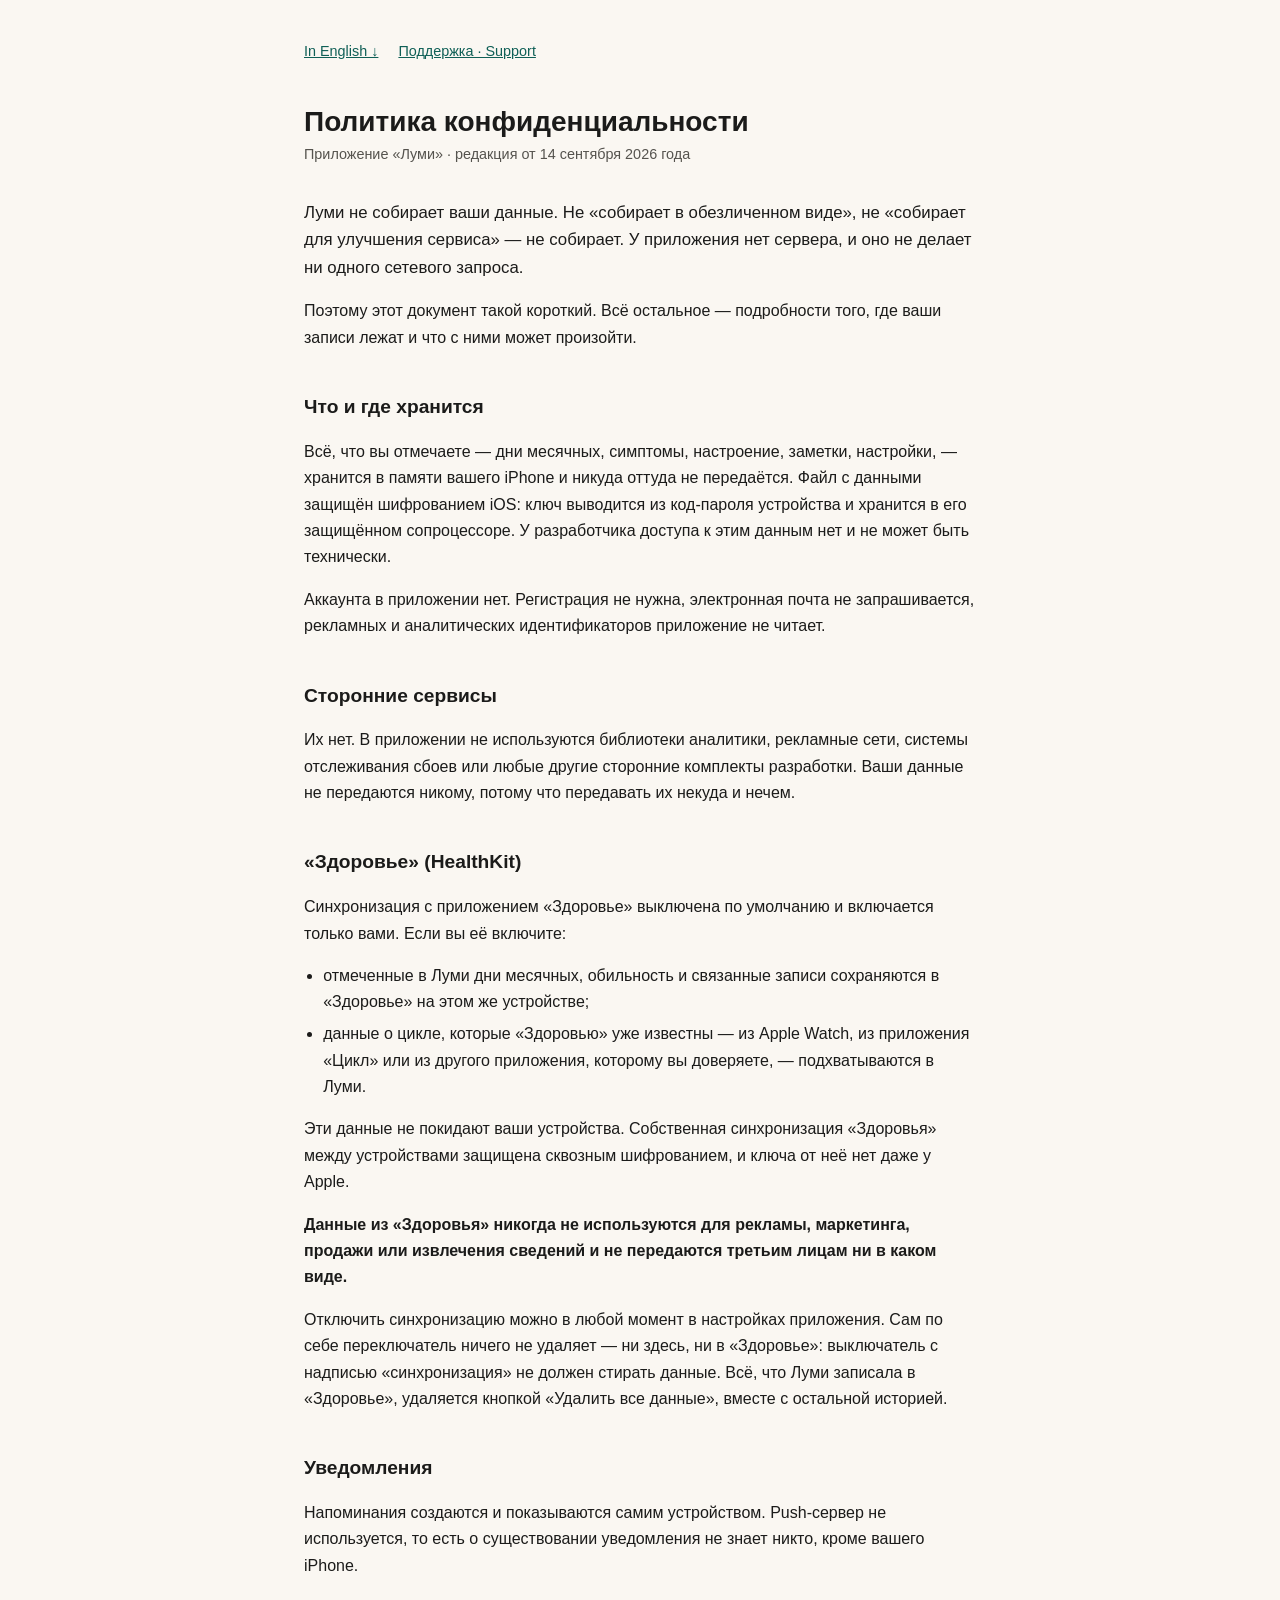
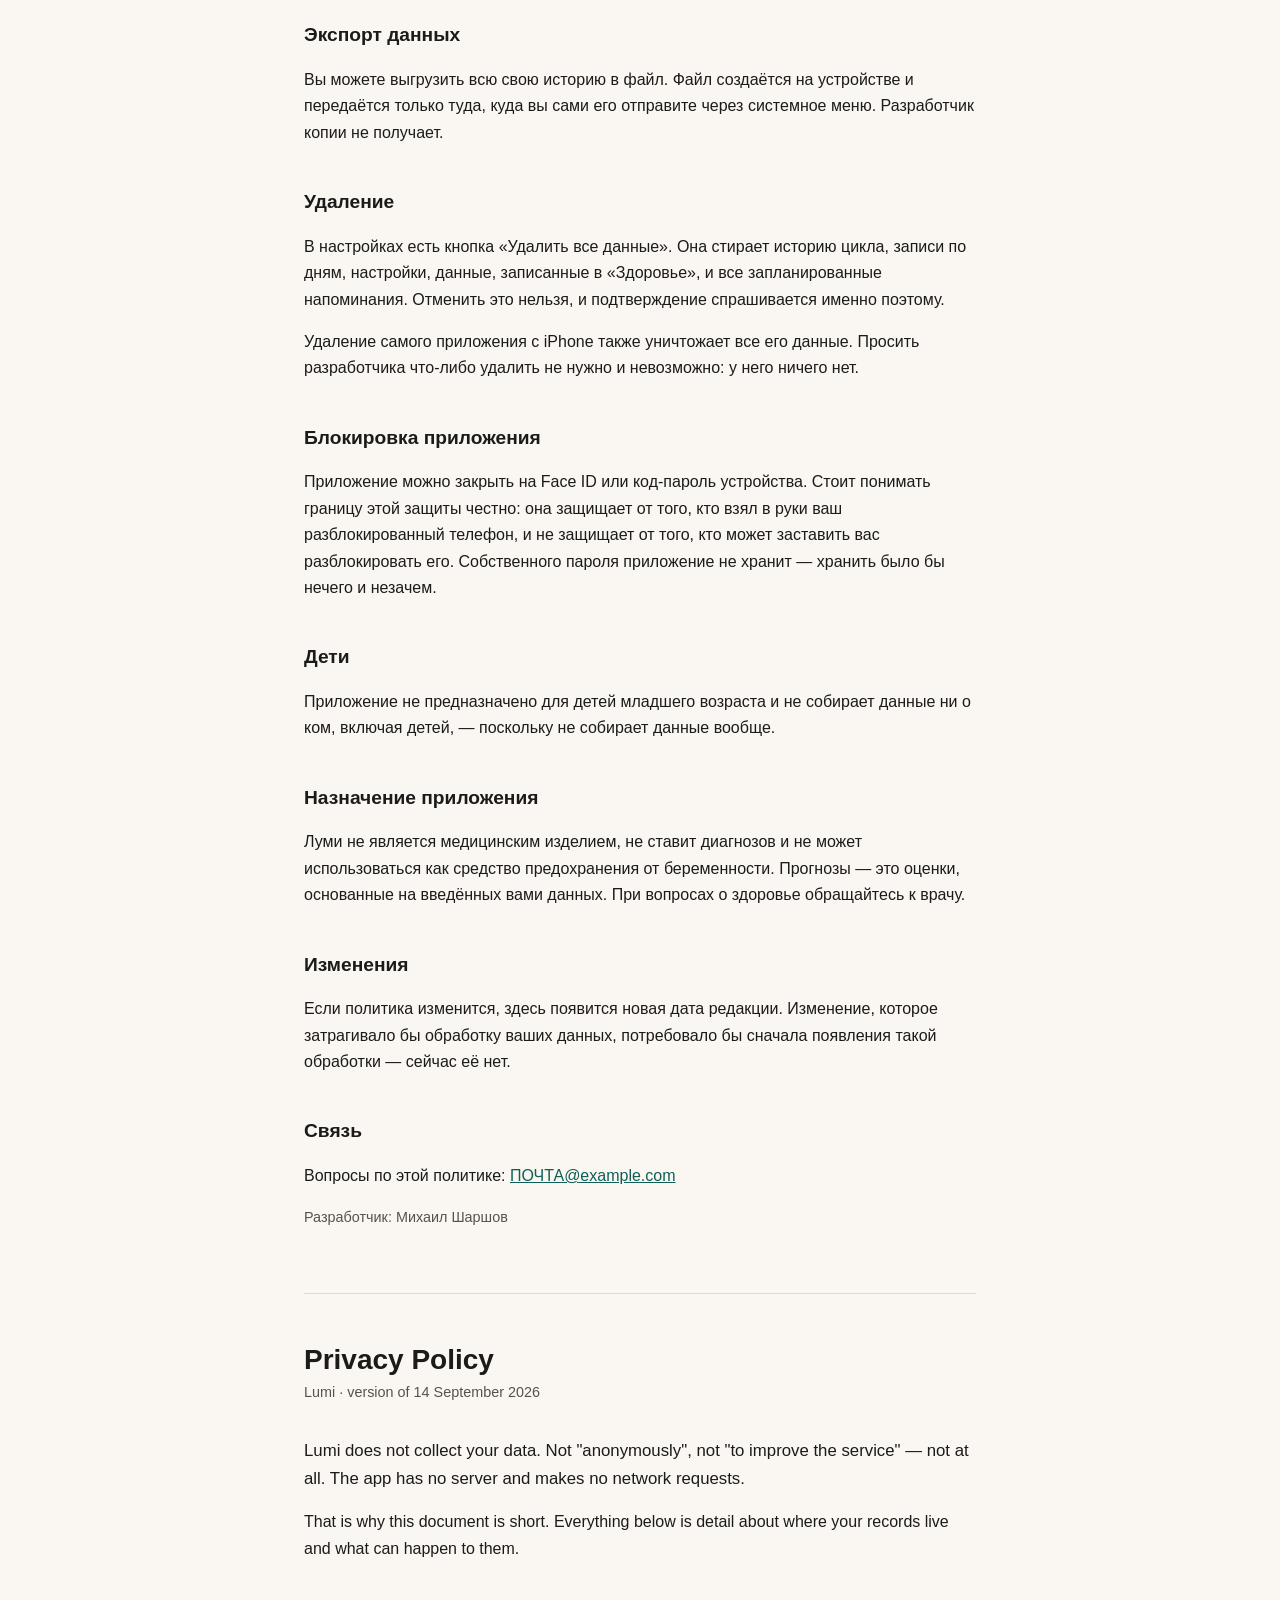
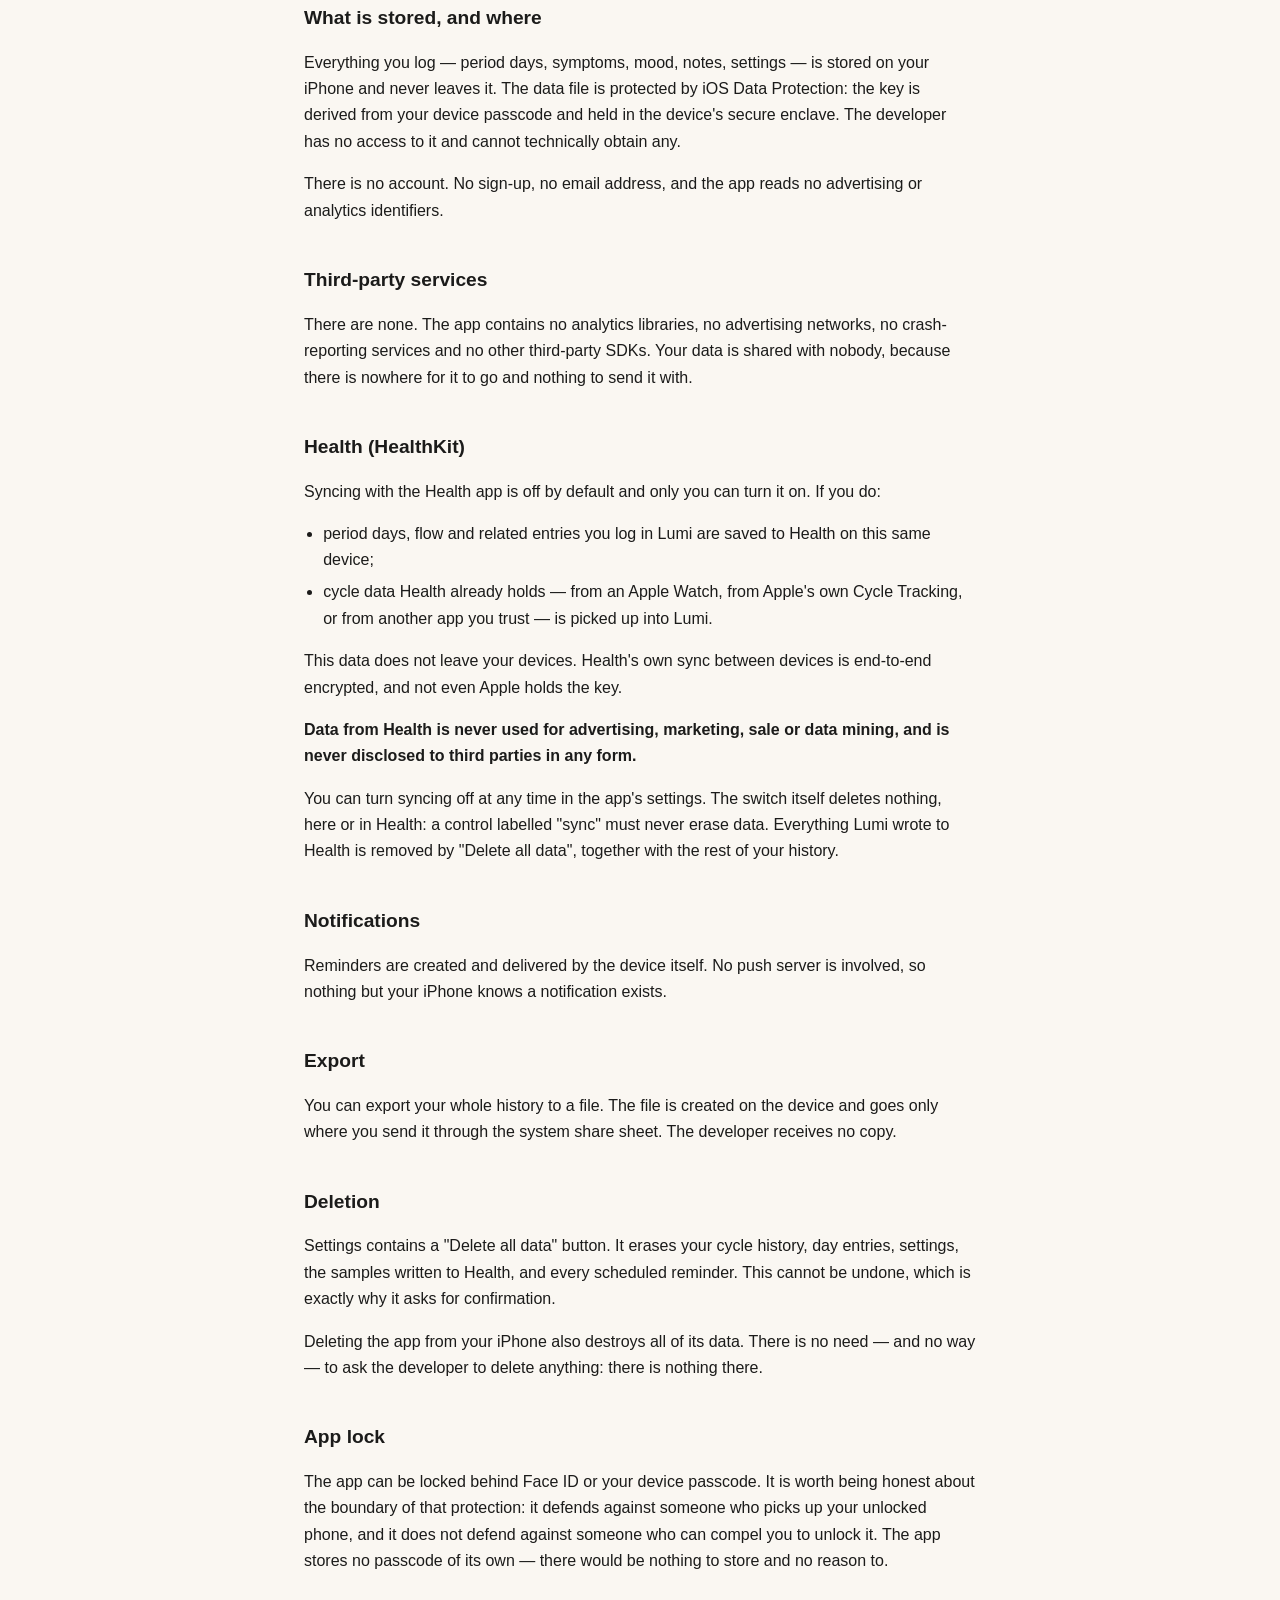
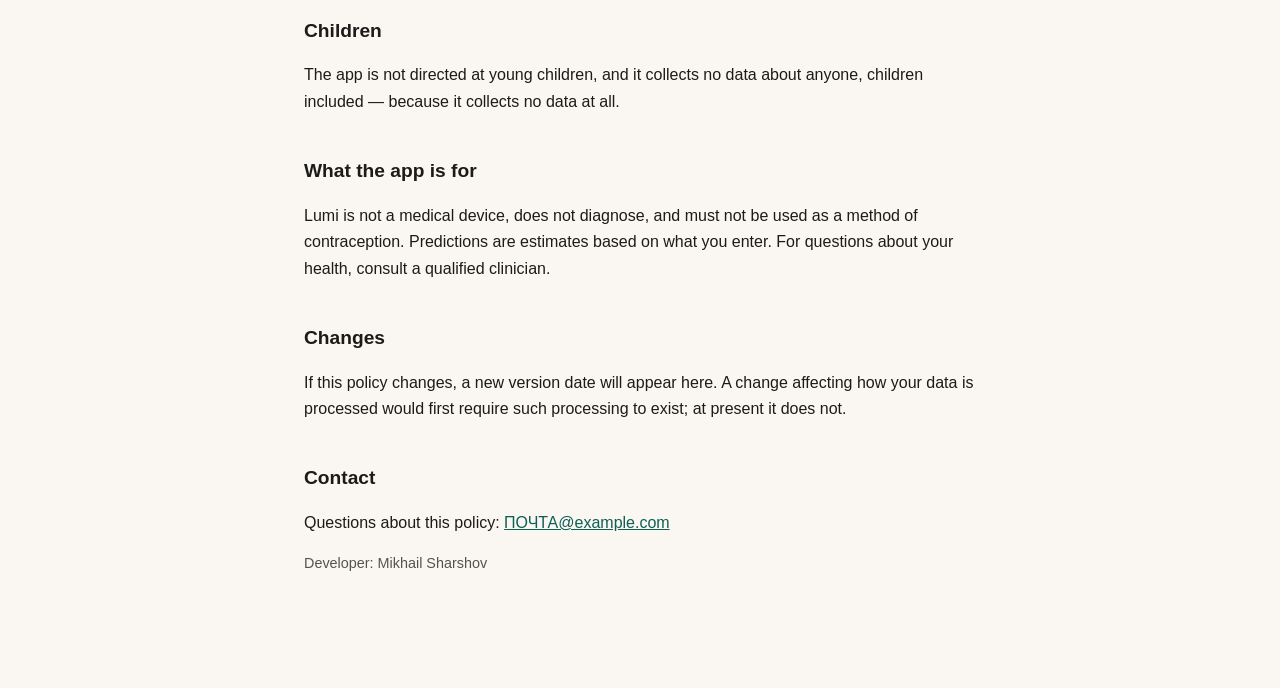
==== privacy.html @ fd47dca5 "Add the support page the submission also needs App Store Connect requires two public URLs, not one: " ====
<!doctype html>
<html lang="ru">
<head>
<meta charset="utf-8">
<meta name="viewport" content="width=device-width, initial-scale=1">
<title>Луми — политика конфиденциальности / Lumi — Privacy Policy</title>
<link rel="stylesheet" href="style.css">
</head>
<body>
<main>

<p class="switch"><a href="#en">In English ↓</a> <a href="index.html">Поддержка · Support</a></p>

<h1>Политика конфиденциальности</h1>
<p class="meta">Приложение «Луми» · редакция от 14 сентября 2026 года</p>

<p class="lead">Луми не собирает ваши данные. Не «собирает в обезличенном виде», не «собирает
для улучшения сервиса» — не собирает. У приложения нет сервера, и оно не делает ни одного
сетевого запроса.</p>

<p>Поэтому этот документ такой короткий. Всё остальное — подробности того, где ваши записи
лежат и что с ними может произойти.</p>

<h2>Что и где хранится</h2>

<p>Всё, что вы отмечаете — дни месячных, симптомы, настроение, заметки, настройки, — хранится
в памяти вашего iPhone и никуда оттуда не передаётся. Файл с данными защищён шифрованием
iOS: ключ выводится из код-пароля устройства и хранится в его защищённом сопроцессоре.
У разработчика доступа к этим данным нет и не может быть технически.</p>

<p>Аккаунта в приложении нет. Регистрация не нужна, электронная почта не запрашивается,
рекламных и аналитических идентификаторов приложение не читает.</p>

<h2>Сторонние сервисы</h2>

<p>Их нет. В приложении не используются библиотеки аналитики, рекламные сети, системы
отслеживания сбоев или любые другие сторонние комплекты разработки. Ваши данные не
передаются никому, потому что передавать их некуда и нечем.</p>

<h2>«Здоровье» (HealthKit)</h2>

<p>Синхронизация с приложением «Здоровье» выключена по умолчанию и включается только вами.
Если вы её включите:</p>

<ul>
  <li>отмеченные в Луми дни месячных, обильность и связанные записи сохраняются
      в «Здоровье» на этом же устройстве;</li>
  <li>данные о цикле, которые «Здоровью» уже известны — из Apple Watch, из приложения
      «Цикл» или из другого приложения, которому вы доверяете, — подхватываются в Луми.</li>
</ul>

<p>Эти данные не покидают ваши устройства. Собственная синхронизация «Здоровья» между
устройствами защищена сквозным шифрованием, и ключа от неё нет даже у Apple.</p>

<p><strong>Данные из «Здоровья» никогда не используются для рекламы, маркетинга, продажи
или извлечения сведений и не передаются третьим лицам ни в каком виде.</strong></p>

<p>Отключить синхронизацию можно в любой момент в настройках приложения. Сам по себе
переключатель ничего не удаляет — ни здесь, ни в «Здоровье»: выключатель с надписью
«синхронизация» не должен стирать данные. Всё, что Луми записала в «Здоровье», удаляется
кнопкой «Удалить все данные», вместе с остальной историей.</p>

<h2>Уведомления</h2>

<p>Напоминания создаются и показываются самим устройством. Push-сервер не используется,
то есть о существовании уведомления не знает никто, кроме вашего iPhone.</p>

<h2>Экспорт данных</h2>

<p>Вы можете выгрузить всю свою историю в файл. Файл создаётся на устройстве и передаётся
только туда, куда вы сами его отправите через системное меню. Разработчик копии не получает.</p>

<h2>Удаление</h2>

<p>В настройках есть кнопка «Удалить все данные». Она стирает историю цикла, записи по дням,
настройки, данные, записанные в «Здоровье», и все запланированные напоминания. Отменить это
нельзя, и подтверждение спрашивается именно поэтому.</p>

<p>Удаление самого приложения с iPhone также уничтожает все его данные. Просить разработчика
что-либо удалить не нужно и невозможно: у него ничего нет.</p>

<h2>Блокировка приложения</h2>

<p>Приложение можно закрыть на Face ID или код-пароль устройства. Стоит понимать границу
этой защиты честно: она защищает от того, кто взял в руки ваш разблокированный телефон,
и не защищает от того, кто может заставить вас разблокировать его. Собственного пароля
приложение не хранит — хранить было бы нечего и незачем.</p>

<h2>Дети</h2>

<p>Приложение не предназначено для детей младшего возраста и не собирает данные ни о ком,
включая детей, — поскольку не собирает данные вообще.</p>

<h2>Назначение приложения</h2>

<p>Луми не является медицинским изделием, не ставит диагнозов и не может использоваться
как средство предохранения от беременности. Прогнозы — это оценки, основанные на введённых
вами данных. При вопросах о здоровье обращайтесь к врачу.</p>

<h2>Изменения</h2>

<p>Если политика изменится, здесь появится новая дата редакции. Изменение, которое
затрагивало бы обработку ваших данных, потребовало бы сначала появления такой обработки —
сейчас её нет.</p>

<h2>Связь</h2>

<p>Вопросы по этой политике: <a href="mailto:ПОЧТА@example.com">ПОЧТА@example.com</a></p>

<p class="meta">Разработчик: Михаил Шаршов</p>

<hr>

<h1 id="en">Privacy Policy</h1>
<p class="meta">Lumi · version of 14 September 2026</p>

<p class="lead">Lumi does not collect your data. Not "anonymously", not "to improve the
service" — not at all. The app has no server and makes no network requests.</p>

<p>That is why this document is short. Everything below is detail about where your records
live and what can happen to them.</p>

<h2>What is stored, and where</h2>

<p>Everything you log — period days, symptoms, mood, notes, settings — is stored on your
iPhone and never leaves it. The data file is protected by iOS Data Protection: the key is
derived from your device passcode and held in the device's secure enclave. The developer
has no access to it and cannot technically obtain any.</p>

<p>There is no account. No sign-up, no email address, and the app reads no advertising or
analytics identifiers.</p>

<h2>Third-party services</h2>

<p>There are none. The app contains no analytics libraries, no advertising networks, no
crash-reporting services and no other third-party SDKs. Your data is shared with nobody,
because there is nowhere for it to go and nothing to send it with.</p>

<h2>Health (HealthKit)</h2>

<p>Syncing with the Health app is off by default and only you can turn it on. If you do:</p>

<ul>
  <li>period days, flow and related entries you log in Lumi are saved to Health on this
      same device;</li>
  <li>cycle data Health already holds — from an Apple Watch, from Apple's own Cycle
      Tracking, or from another app you trust — is picked up into Lumi.</li>
</ul>

<p>This data does not leave your devices. Health's own sync between devices is end-to-end
encrypted, and not even Apple holds the key.</p>

<p><strong>Data from Health is never used for advertising, marketing, sale or data mining,
and is never disclosed to third parties in any form.</strong></p>

<p>You can turn syncing off at any time in the app's settings. The switch itself deletes
nothing, here or in Health: a control labelled "sync" must never erase data. Everything
Lumi wrote to Health is removed by "Delete all data", together with the rest of your
history.</p>

<h2>Notifications</h2>

<p>Reminders are created and delivered by the device itself. No push server is involved,
so nothing but your iPhone knows a notification exists.</p>

<h2>Export</h2>

<p>You can export your whole history to a file. The file is created on the device and goes
only where you send it through the system share sheet. The developer receives no copy.</p>

<h2>Deletion</h2>

<p>Settings contains a "Delete all data" button. It erases your cycle history, day entries,
settings, the samples written to Health, and every scheduled reminder. This cannot be
undone, which is exactly why it asks for confirmation.</p>

<p>Deleting the app from your iPhone also destroys all of its data. There is no need — and
no way — to ask the developer to delete anything: there is nothing there.</p>

<h2>App lock</h2>

<p>The app can be locked behind Face ID or your device passcode. It is worth being honest
about the boundary of that protection: it defends against someone who picks up your
unlocked phone, and it does not defend against someone who can compel you to unlock it.
The app stores no passcode of its own — there would be nothing to store and no reason
to.</p>

<h2>Children</h2>

<p>The app is not directed at young children, and it collects no data about anyone,
children included — because it collects no data at all.</p>

<h2>What the app is for</h2>

<p>Lumi is not a medical device, does not diagnose, and must not be used as a method of
contraception. Predictions are estimates based on what you enter. For questions about your
health, consult a qualified clinician.</p>

<h2>Changes</h2>

<p>If this policy changes, a new version date will appear here. A change affecting how your
data is processed would first require such processing to exist; at present it does not.</p>

<h2>Contact</h2>

<p>Questions about this policy: <a href="mailto:ПОЧТА@example.com">ПОЧТА@example.com</a></p>

<p class="meta">Developer: Mikhail Sharshov</p>

</main>
</body>
</html>
---- style.css ----
/* Shared by both pages. Plain CSS, no build step, no external font: the site has to be
   hostable by dropping the folder anywhere, and a privacy policy that pulls a font from
   a third-party CDN would contradict itself on the first request. */
:root {
  color-scheme: light dark;
  --ink: #1b1b1a;
  --ink-soft: #55534e;
  --bg: #faf7f2;
  --rule: #e0dbd2;
  --accent: #0f5f56;
}
@media (prefers-color-scheme: dark) {
  :root {
    --ink: #ece8e1;
    --ink-soft: #a8a29a;
    --bg: #16161a;
    --rule: #32322f;
    --accent: #6fb9ad;
  }
}

* { box-sizing: border-box; }

body {
  margin: 0;
  padding: 2.5rem 1.25rem 5rem;
  background: var(--bg);
  color: var(--ink);
  font: 16px/1.65 -apple-system, BlinkMacSystemFont, "Segoe UI", Roboto, Helvetica, Arial, sans-serif;
}

main { max-width: 42rem; margin: 0 auto; }

h1 { font-size: 1.75rem; line-height: 1.25; margin: 0 0 .25rem; }
h2 { font-size: 1.2rem; margin: 2.5rem 0 .5rem; }
h3 { font-size: 1rem; margin: 1.75rem 0 .35rem; }

.meta { color: var(--ink-soft); font-size: .9rem; margin: 0 0 2rem; }
.lead { font-size: 1.05rem; }

ul { padding-left: 1.2rem; }
li { margin: .35rem 0; }

hr { border: 0; border-top: 1px solid var(--rule); margin: 4rem 0 3rem; }

a { color: var(--accent); }

.switch { margin: 0 0 2.5rem; font-size: .9rem; }
.switch a + a { margin-left: 1rem; }

strong { font-weight: 600; }
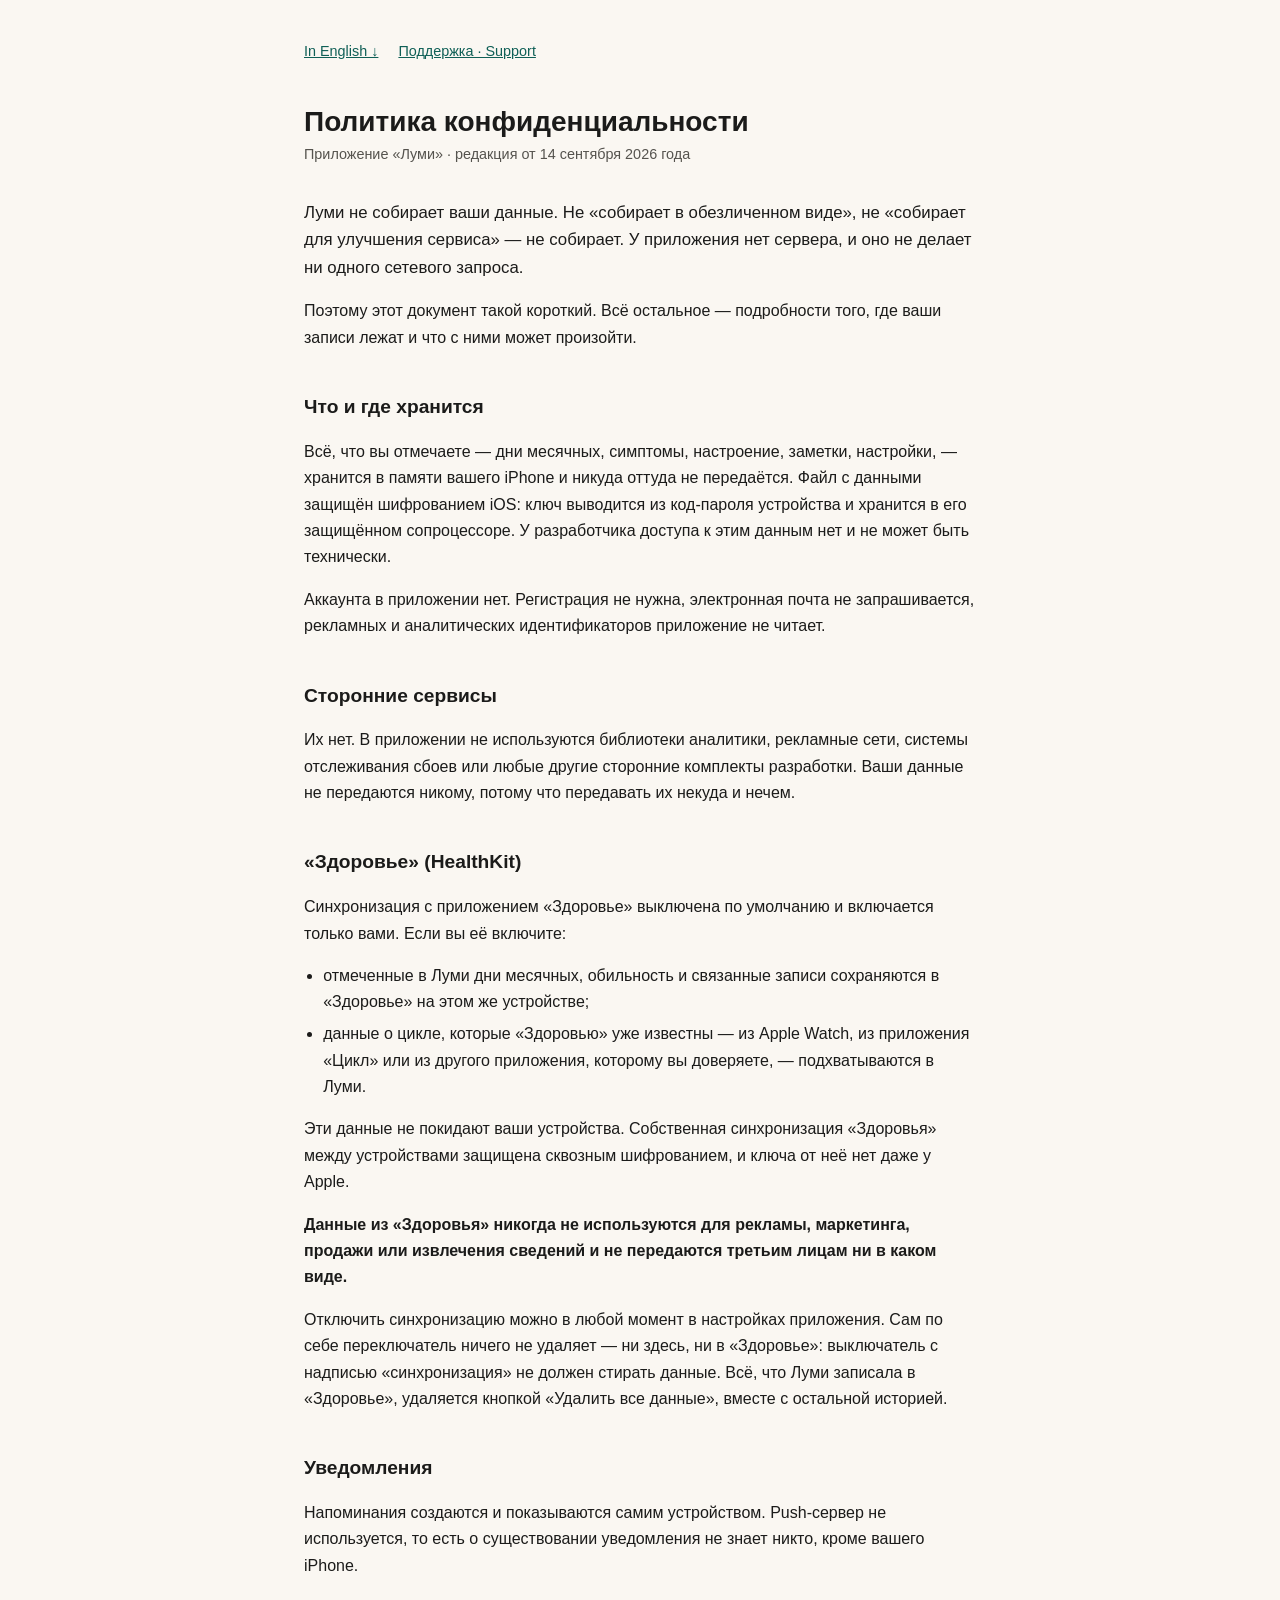
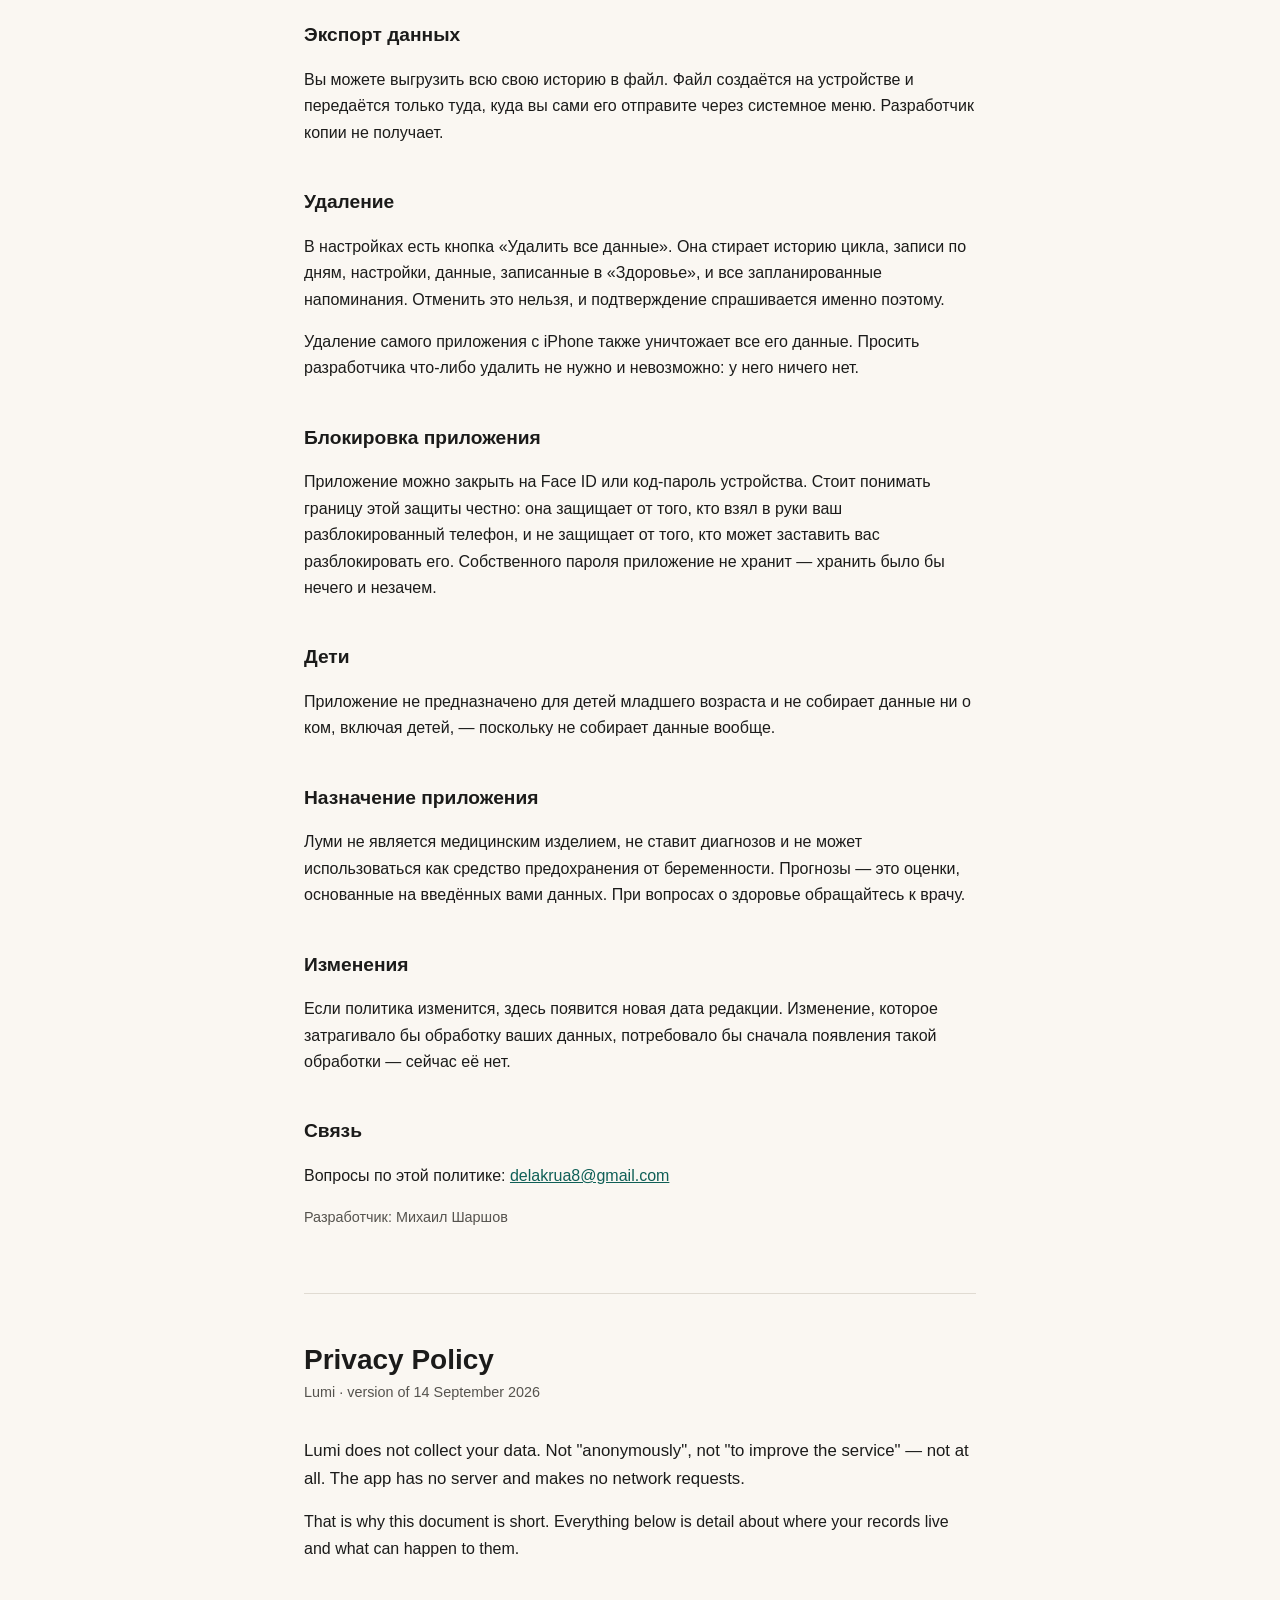
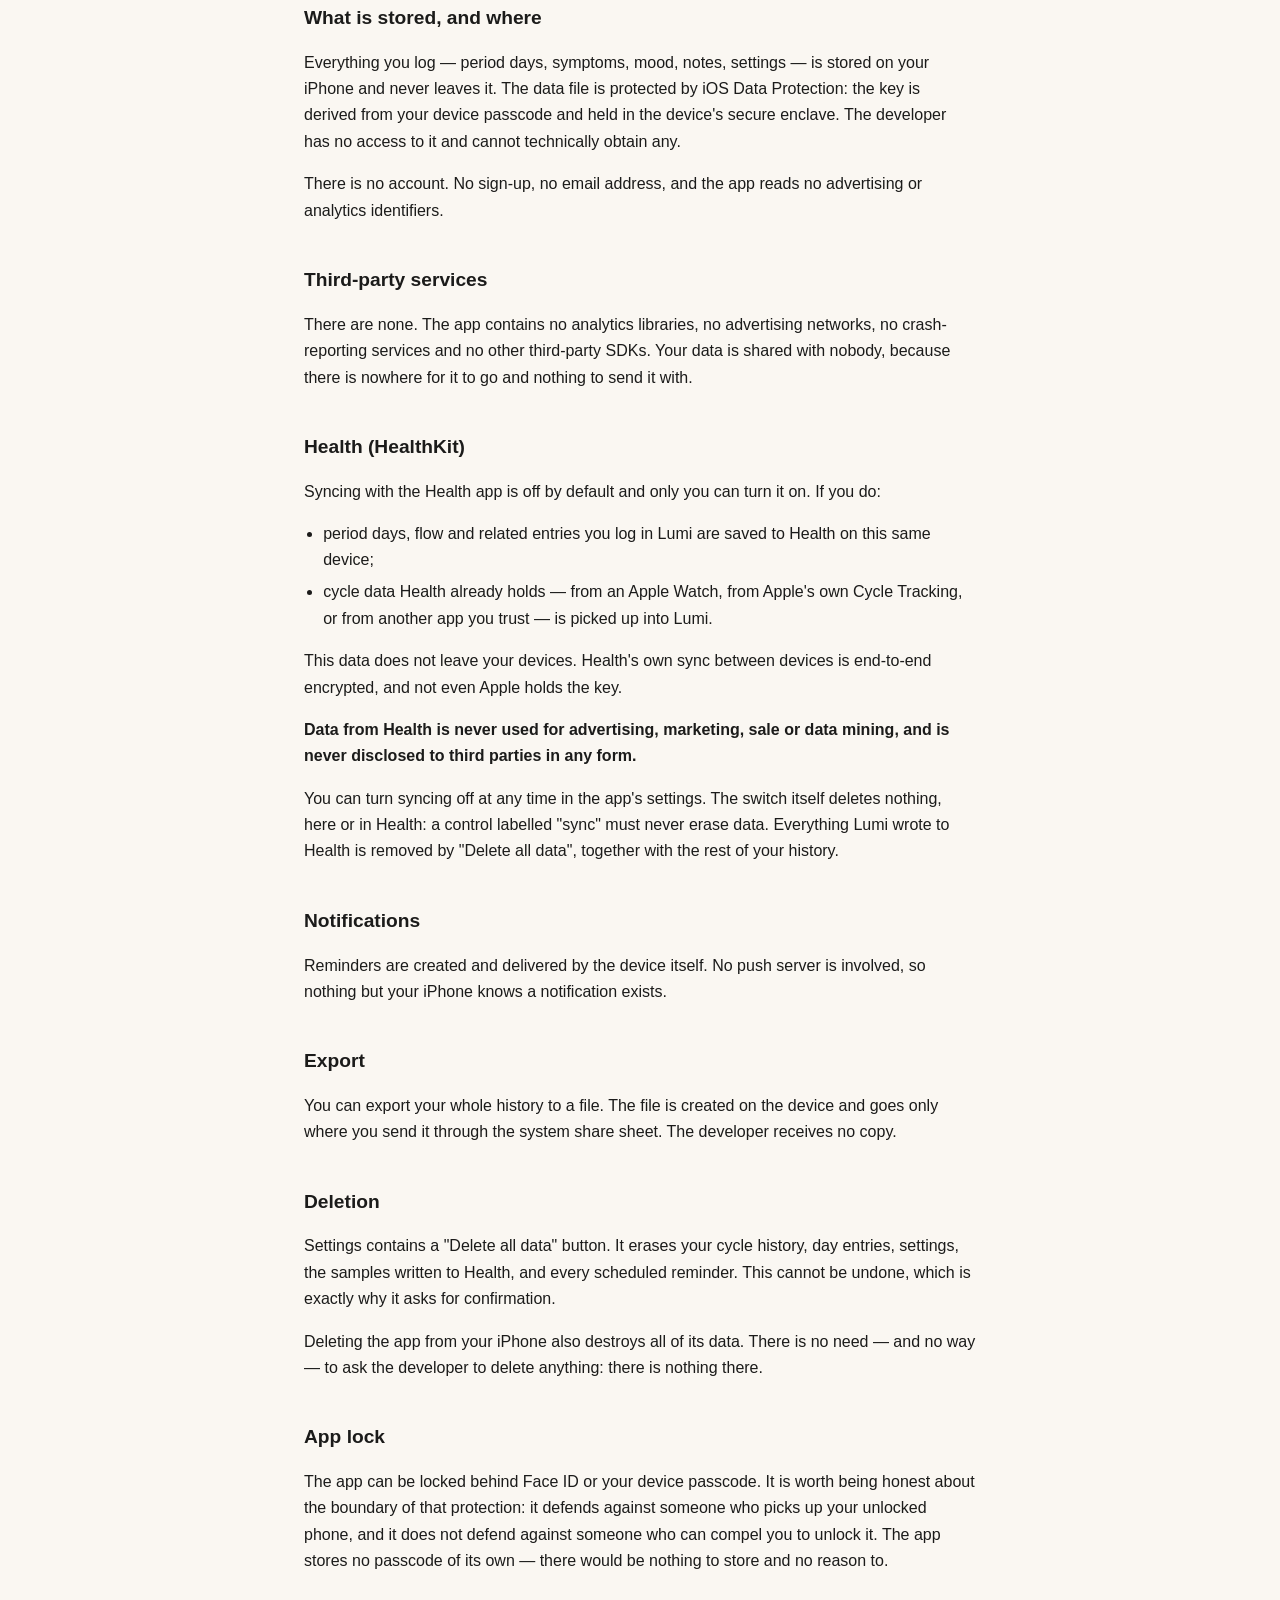
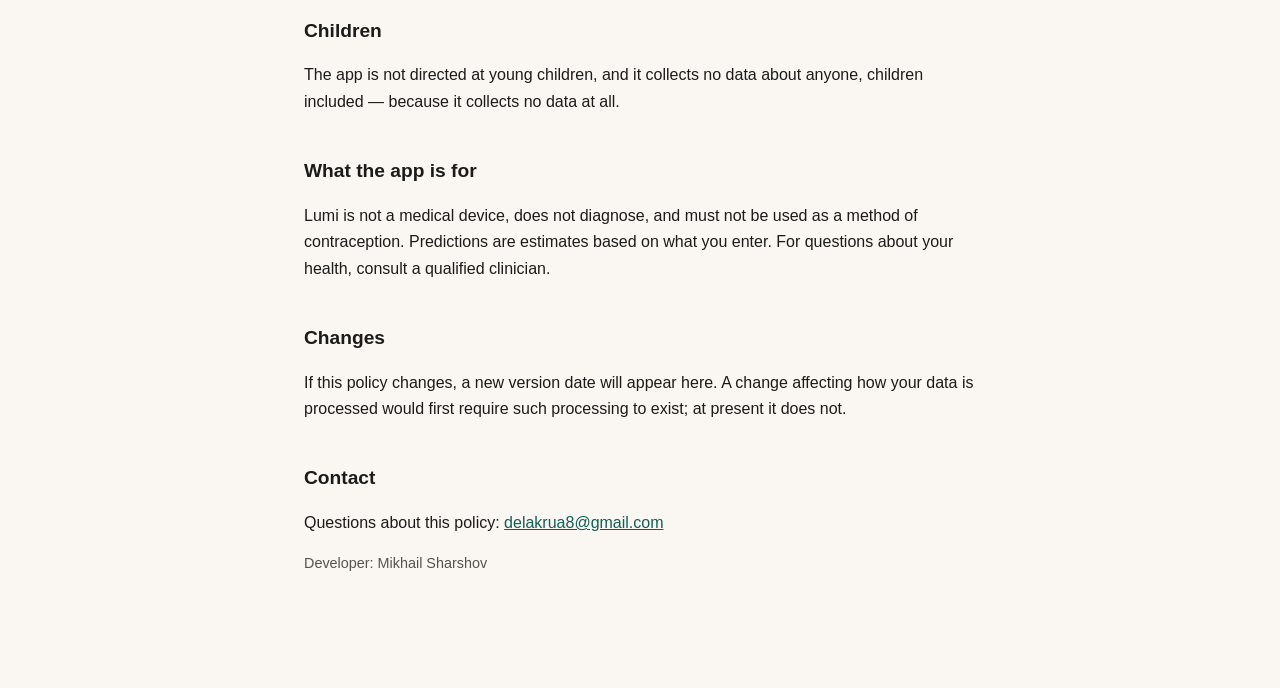
==== commit 85c164f1: "Fill in the contact address on both pages Co-Authored-By: Claude Opus 5 <noreply@anthropic.com>" ====
--- a/privacy.html
+++ b/privacy.html
@@ -105,7 +105,7 @@
 
 <h2>Связь</h2>
 
-<p>Вопросы по этой политике: <a href="mailto:ПОЧТА@example.com">ПОЧТА@example.com</a></p>
+<p>Вопросы по этой политике: <a href="mailto:delakrua8@gmail.com">delakrua8@gmail.com</a></p>
 
 <p class="meta">Разработчик: Михаил Шаршов</p>
 
@@ -203,7 +203,7 @@
 
 <h2>Contact</h2>
 
-<p>Questions about this policy: <a href="mailto:ПОЧТА@example.com">ПОЧТА@example.com</a></p>
+<p>Questions about this policy: <a href="mailto:delakrua8@gmail.com">delakrua8@gmail.com</a></p>
 
 <p class="meta">Developer: Mikhail Sharshov</p>
 
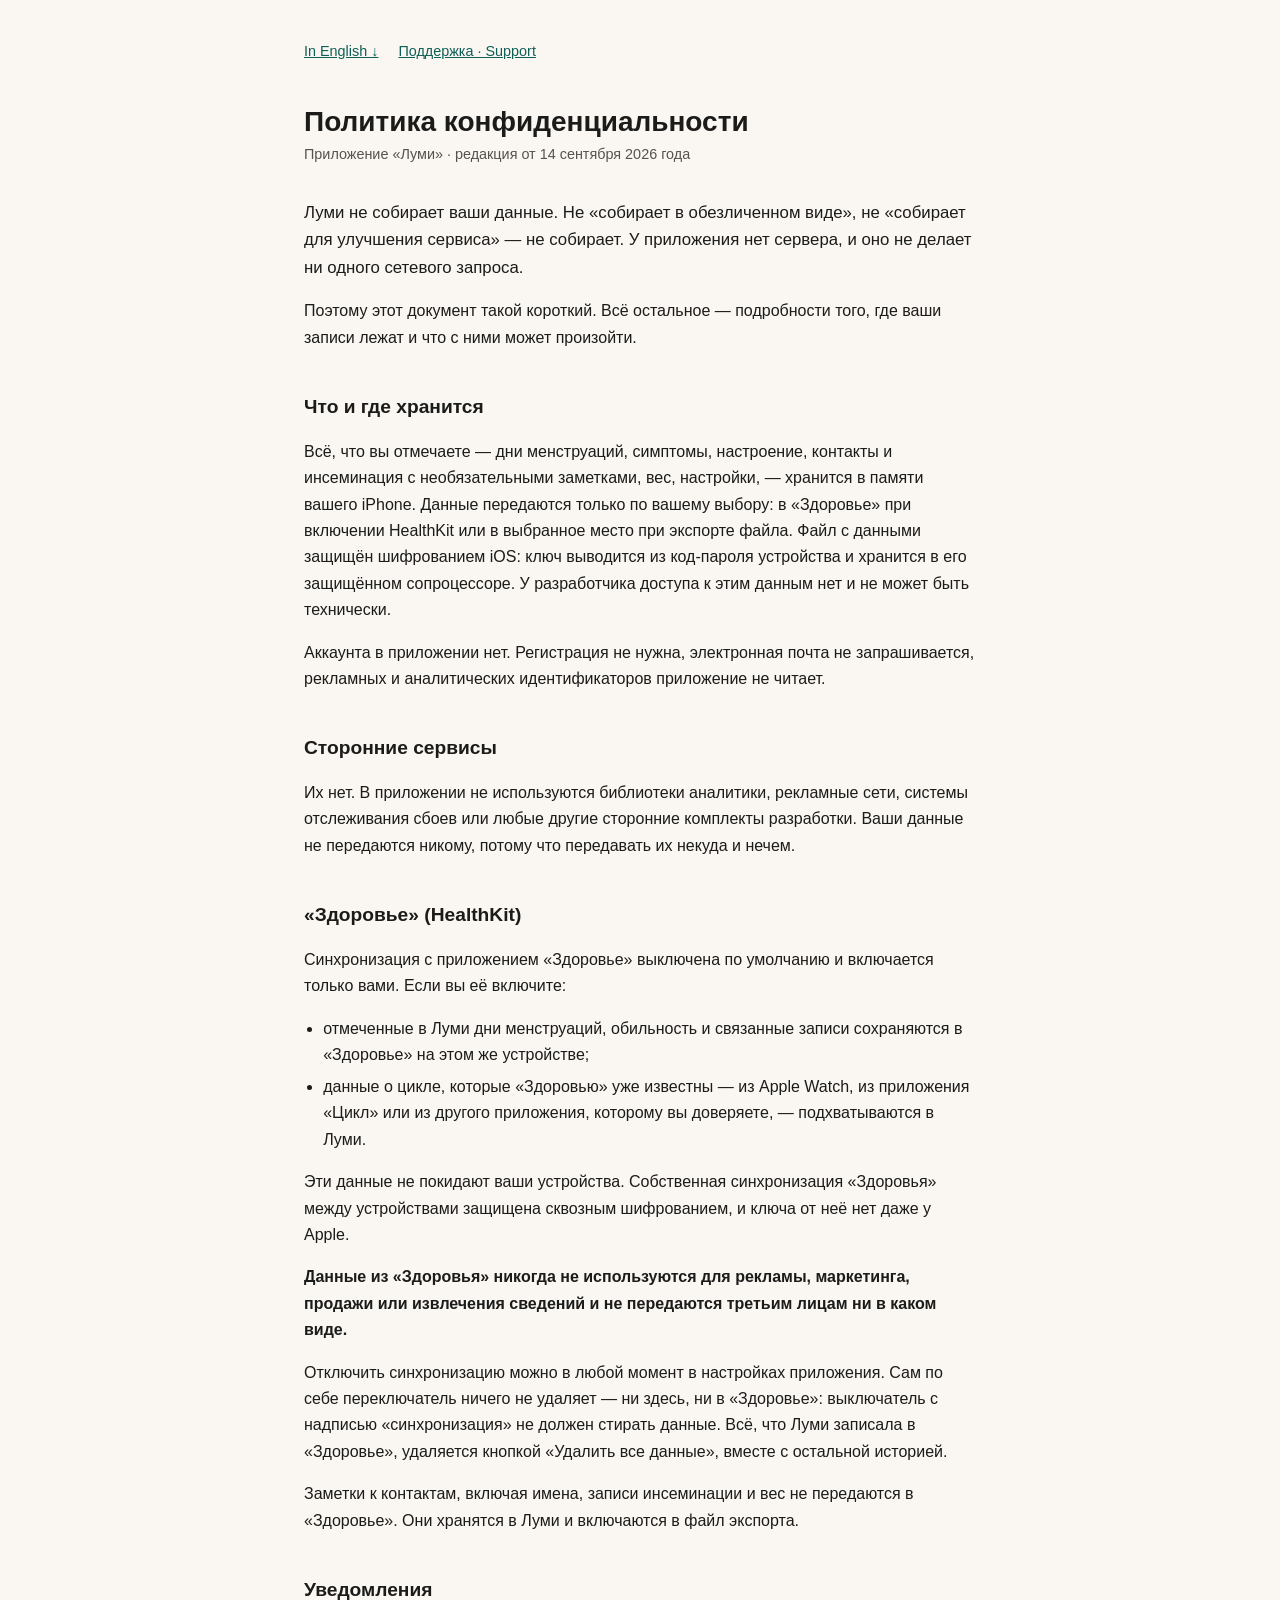
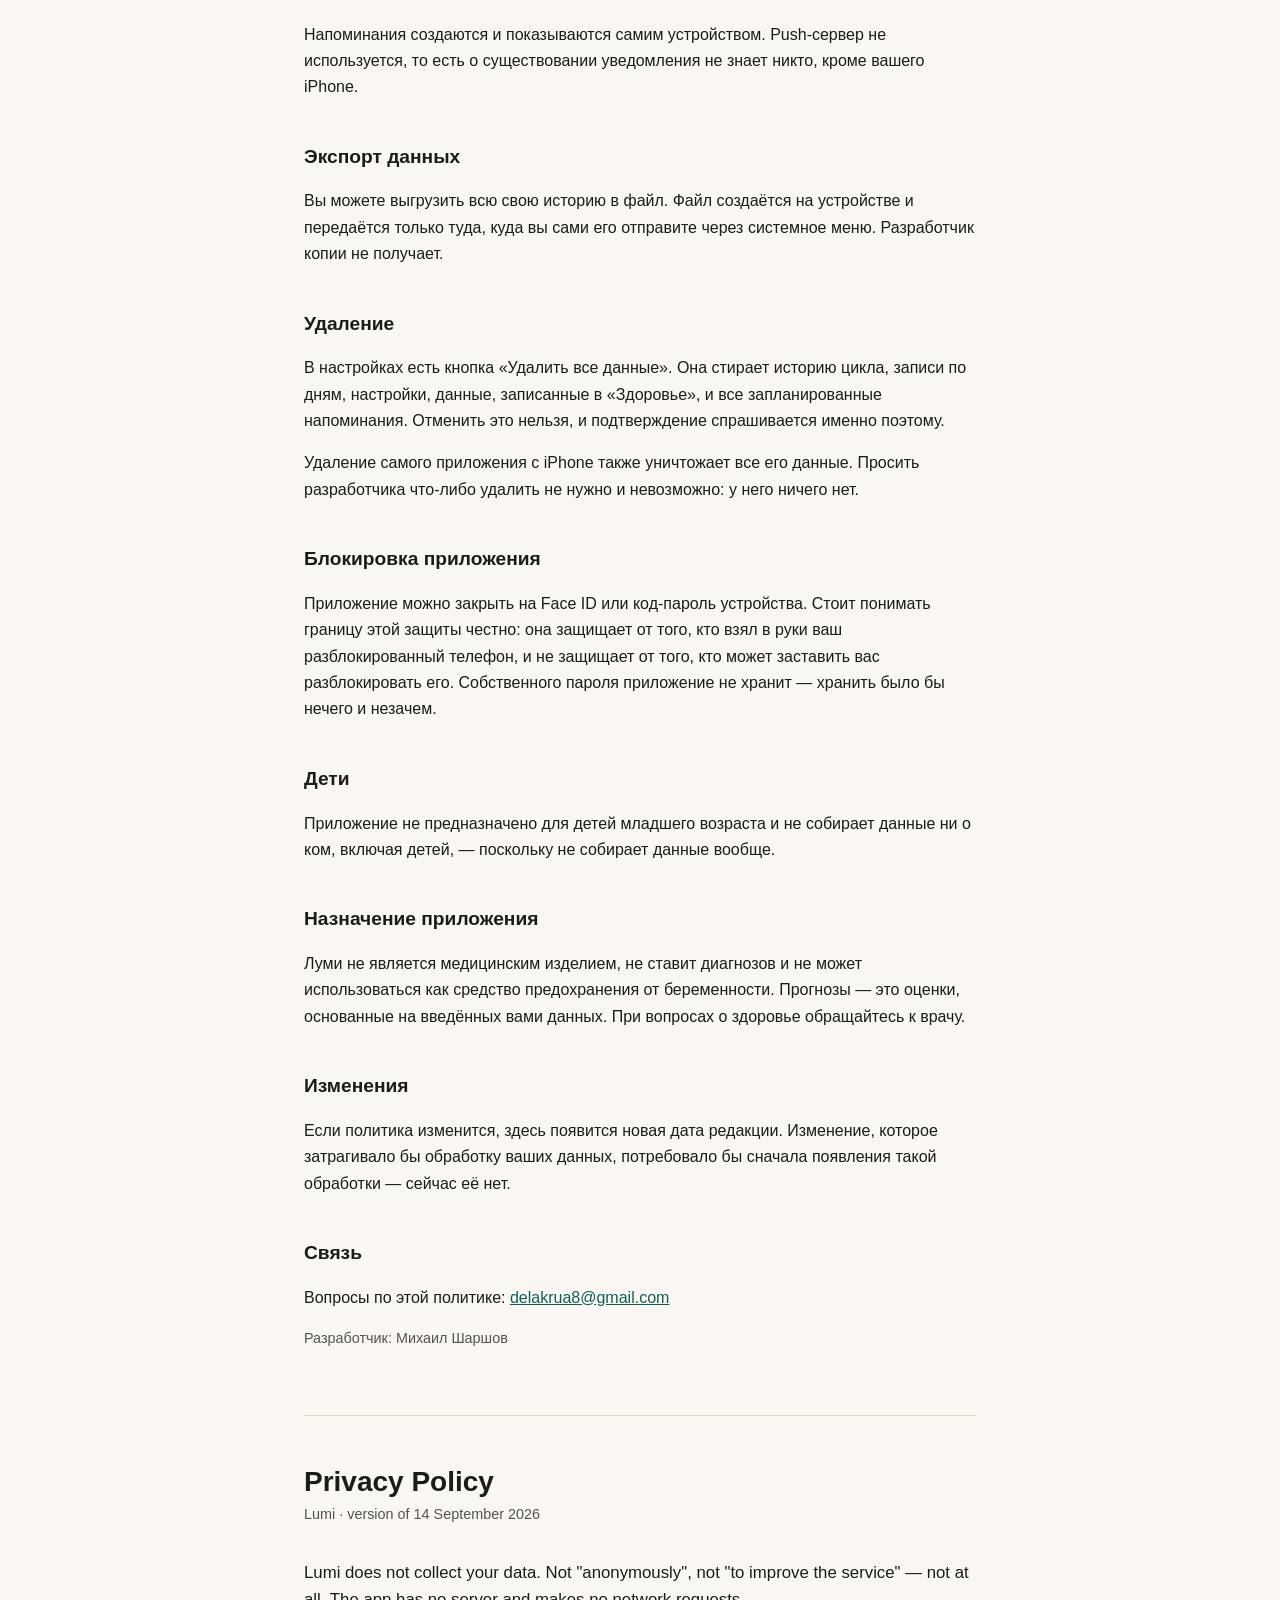
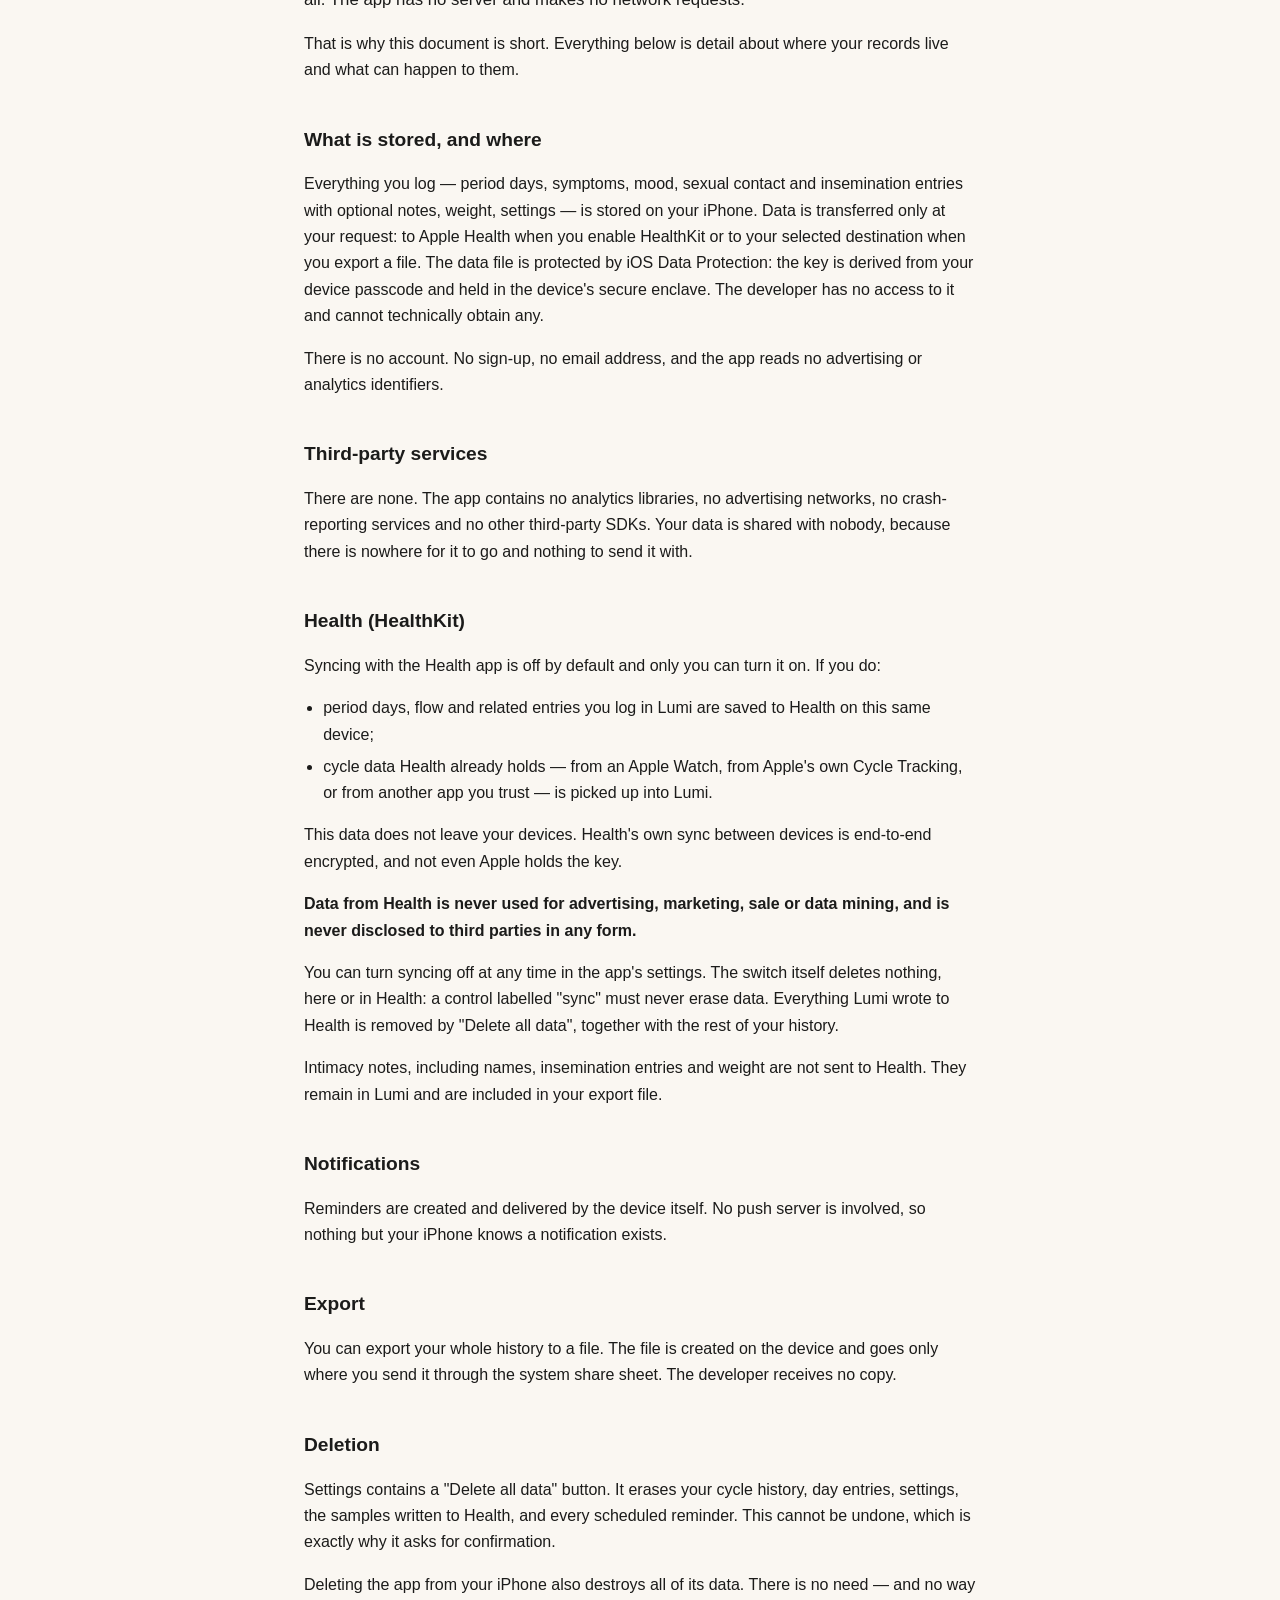
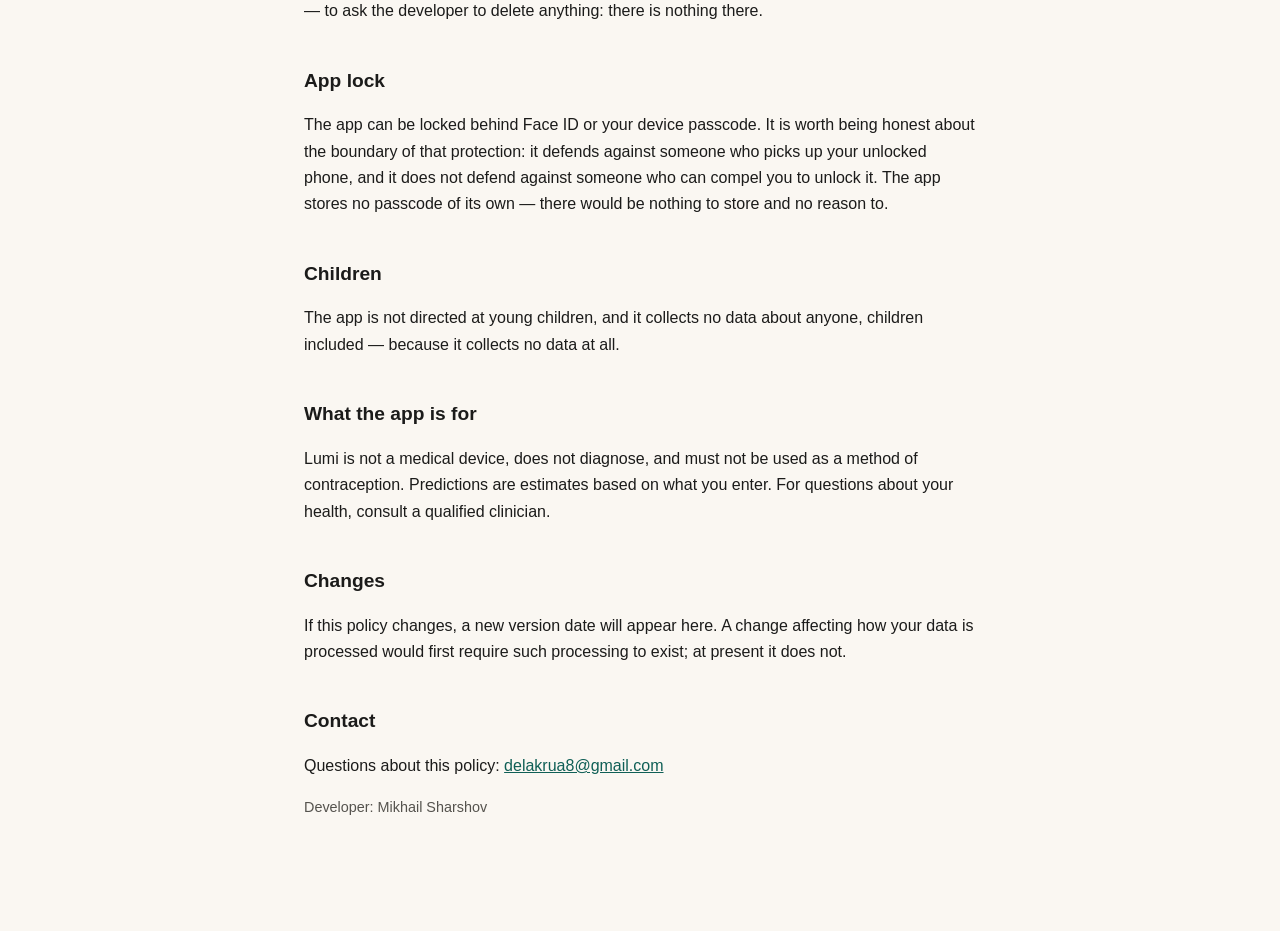
==== commit a9714690: "Clarify private intimacy and weight records in Lumi 1.2" ====
--- a/privacy.html
+++ b/privacy.html
@@ -23,8 +23,10 @@
 
 <h2>Что и где хранится</h2>
 
-<p>Всё, что вы отмечаете — дни месячных, симптомы, настроение, заметки, настройки, — хранится
-в памяти вашего iPhone и никуда оттуда не передаётся. Файл с данными защищён шифрованием
+<p>Всё, что вы отмечаете — дни менструаций, симптомы, настроение, контакты и инсеминация с необязательными
+заметками, вес, настройки, — хранится
+в памяти вашего iPhone. Данные передаются только по вашему выбору: в «Здоровье»
+при включении HealthKit или в выбранное место при экспорте файла. Файл с данными защищён шифрованием
 iOS: ключ выводится из код-пароля устройства и хранится в его защищённом сопроцессоре.
 У разработчика доступа к этим данным нет и не может быть технически.</p>
 
@@ -43,7 +45,7 @@
 Если вы её включите:</p>
 
 <ul>
-  <li>отмеченные в Луми дни месячных, обильность и связанные записи сохраняются
+  <li>отмеченные в Луми дни менструаций, обильность и связанные записи сохраняются
       в «Здоровье» на этом же устройстве;</li>
   <li>данные о цикле, которые «Здоровью» уже известны — из Apple Watch, из приложения
       «Цикл» или из другого приложения, которому вы доверяете, — подхватываются в Луми.</li>
@@ -60,6 +62,9 @@
 «синхронизация» не должен стирать данные. Всё, что Луми записала в «Здоровье», удаляется
 кнопкой «Удалить все данные», вместе с остальной историей.</p>
 
+<p>Заметки к контактам, включая имена, записи инсеминации и вес не передаются в
+«Здоровье». Они хранятся в Луми и включаются в файл экспорта.</p>
+
 <h2>Уведомления</h2>
 
 <p>Напоминания создаются и показываются самим устройством. Push-сервер не используется,
@@ -122,8 +127,10 @@
 
 <h2>What is stored, and where</h2>
 
-<p>Everything you log — period days, symptoms, mood, notes, settings — is stored on your
-iPhone and never leaves it. The data file is protected by iOS Data Protection: the key is
+<p>Everything you log — period days, symptoms, mood, sexual contact and insemination entries with
+optional notes, weight, settings — is stored on your
+iPhone. Data is transferred only at your request: to Apple Health when you enable
+HealthKit or to your selected destination when you export a file. The data file is protected by iOS Data Protection: the key is
 derived from your device passcode and held in the device's secure enclave. The developer
 has no access to it and cannot technically obtain any.</p>
 
@@ -158,6 +165,9 @@
 Lumi wrote to Health is removed by "Delete all data", together with the rest of your
 history.</p>
 
+<p>Intimacy notes, including names, insemination entries and weight are not sent to
+Health. They remain in Lumi and are included in your export file.</p>
+
 <h2>Notifications</h2>
 
 <p>Reminders are created and delivered by the device itself. No push server is involved,
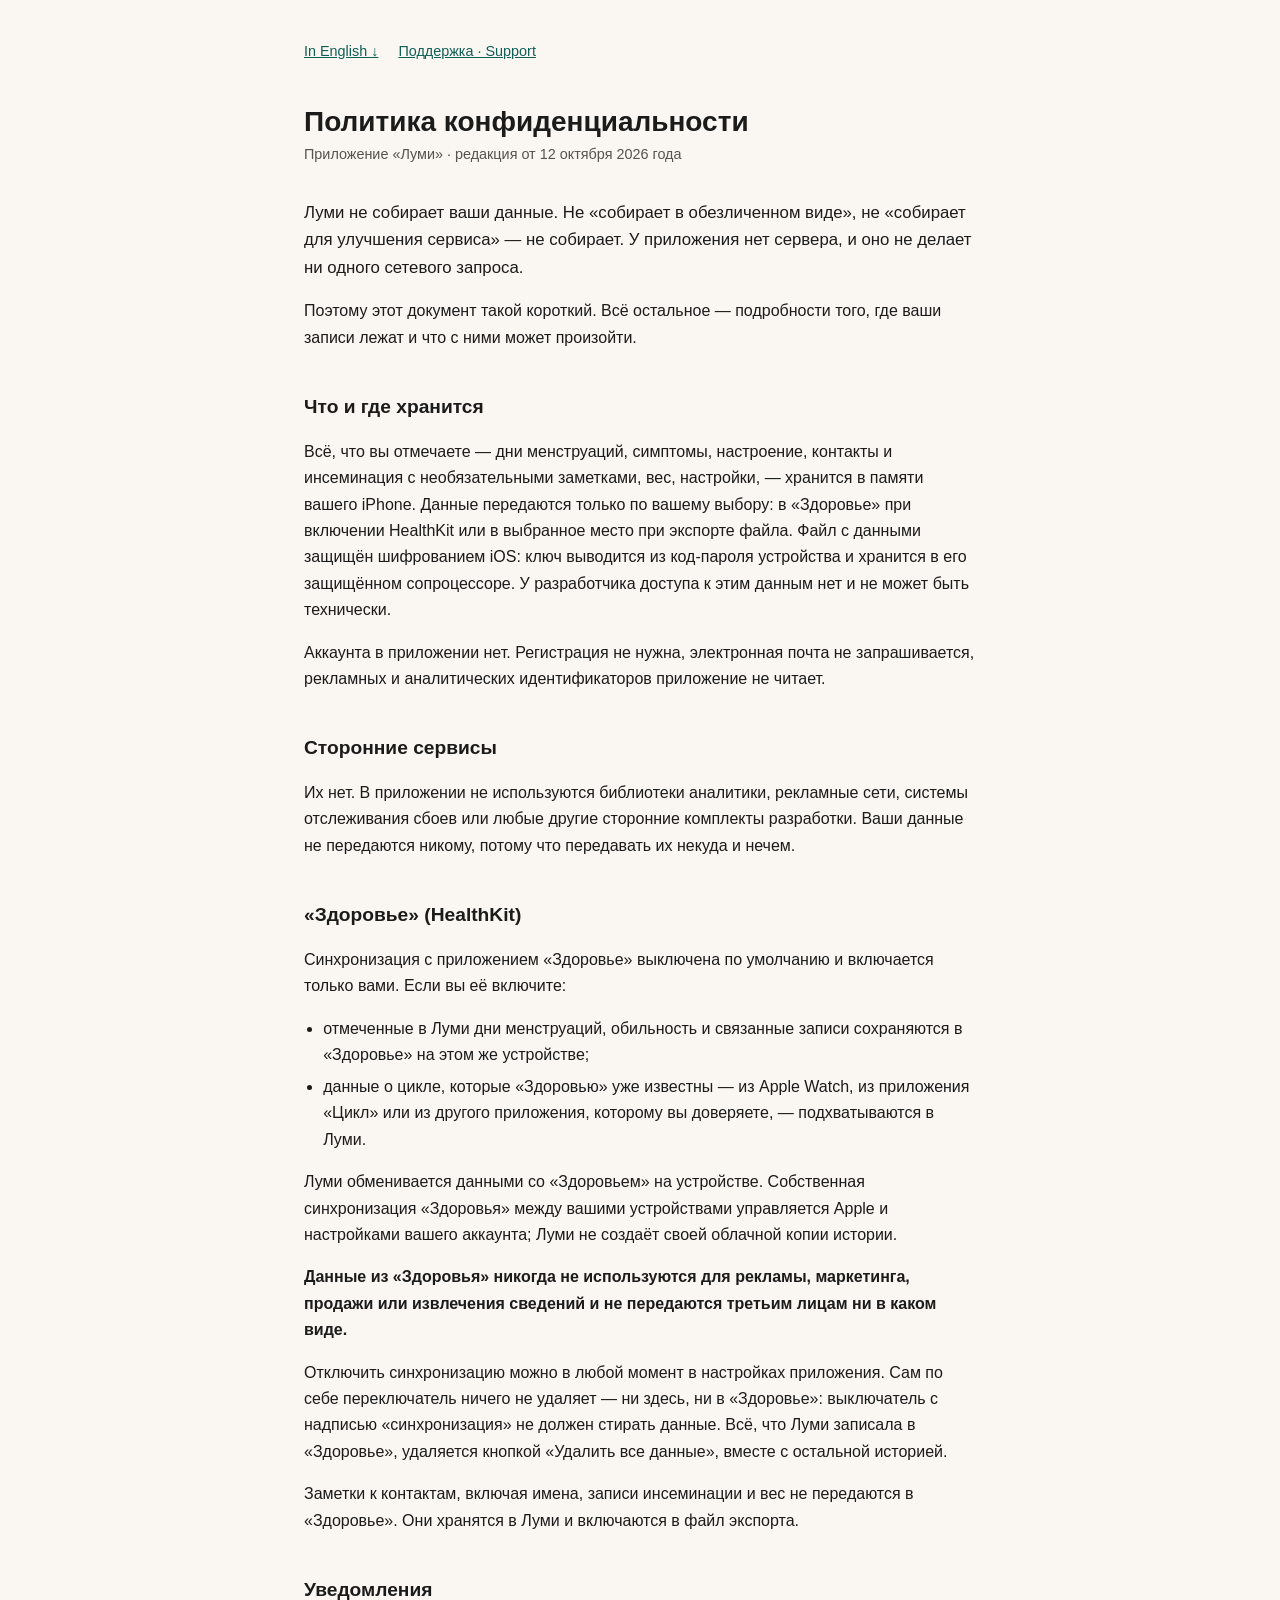
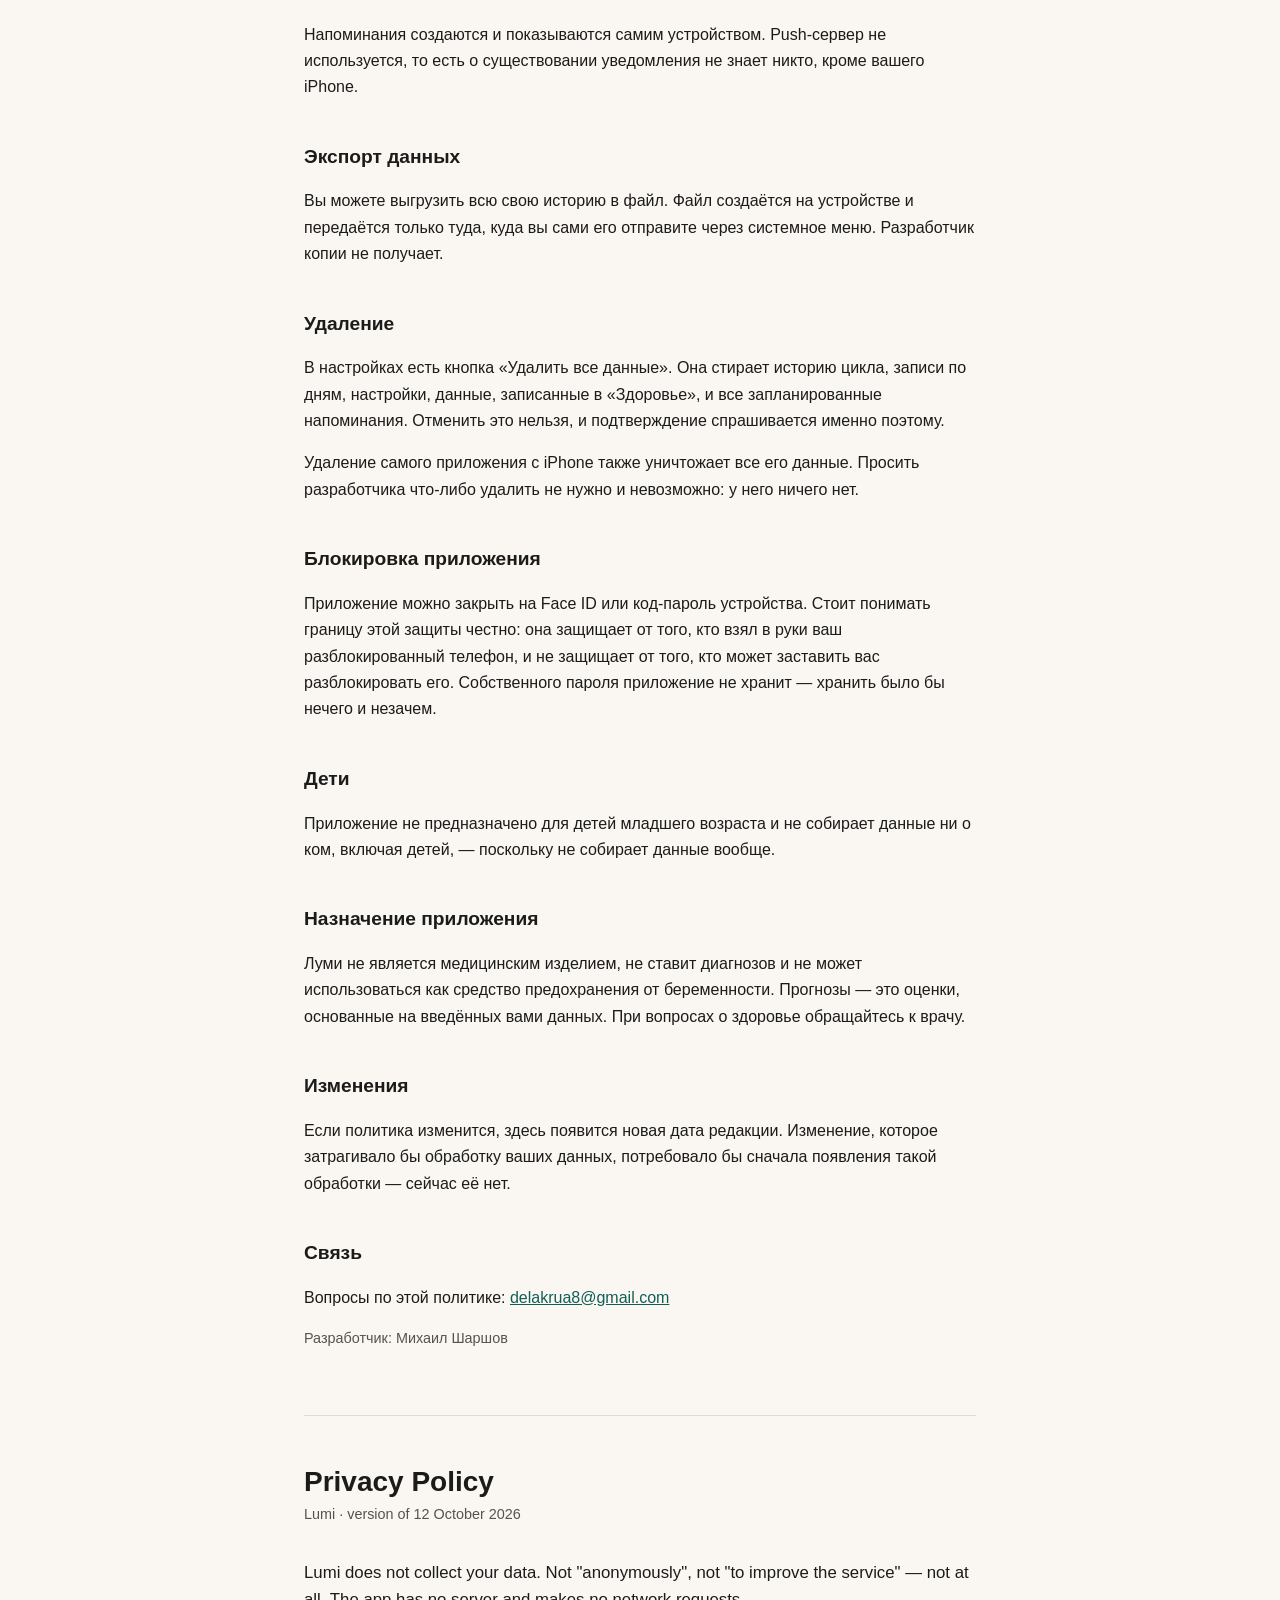
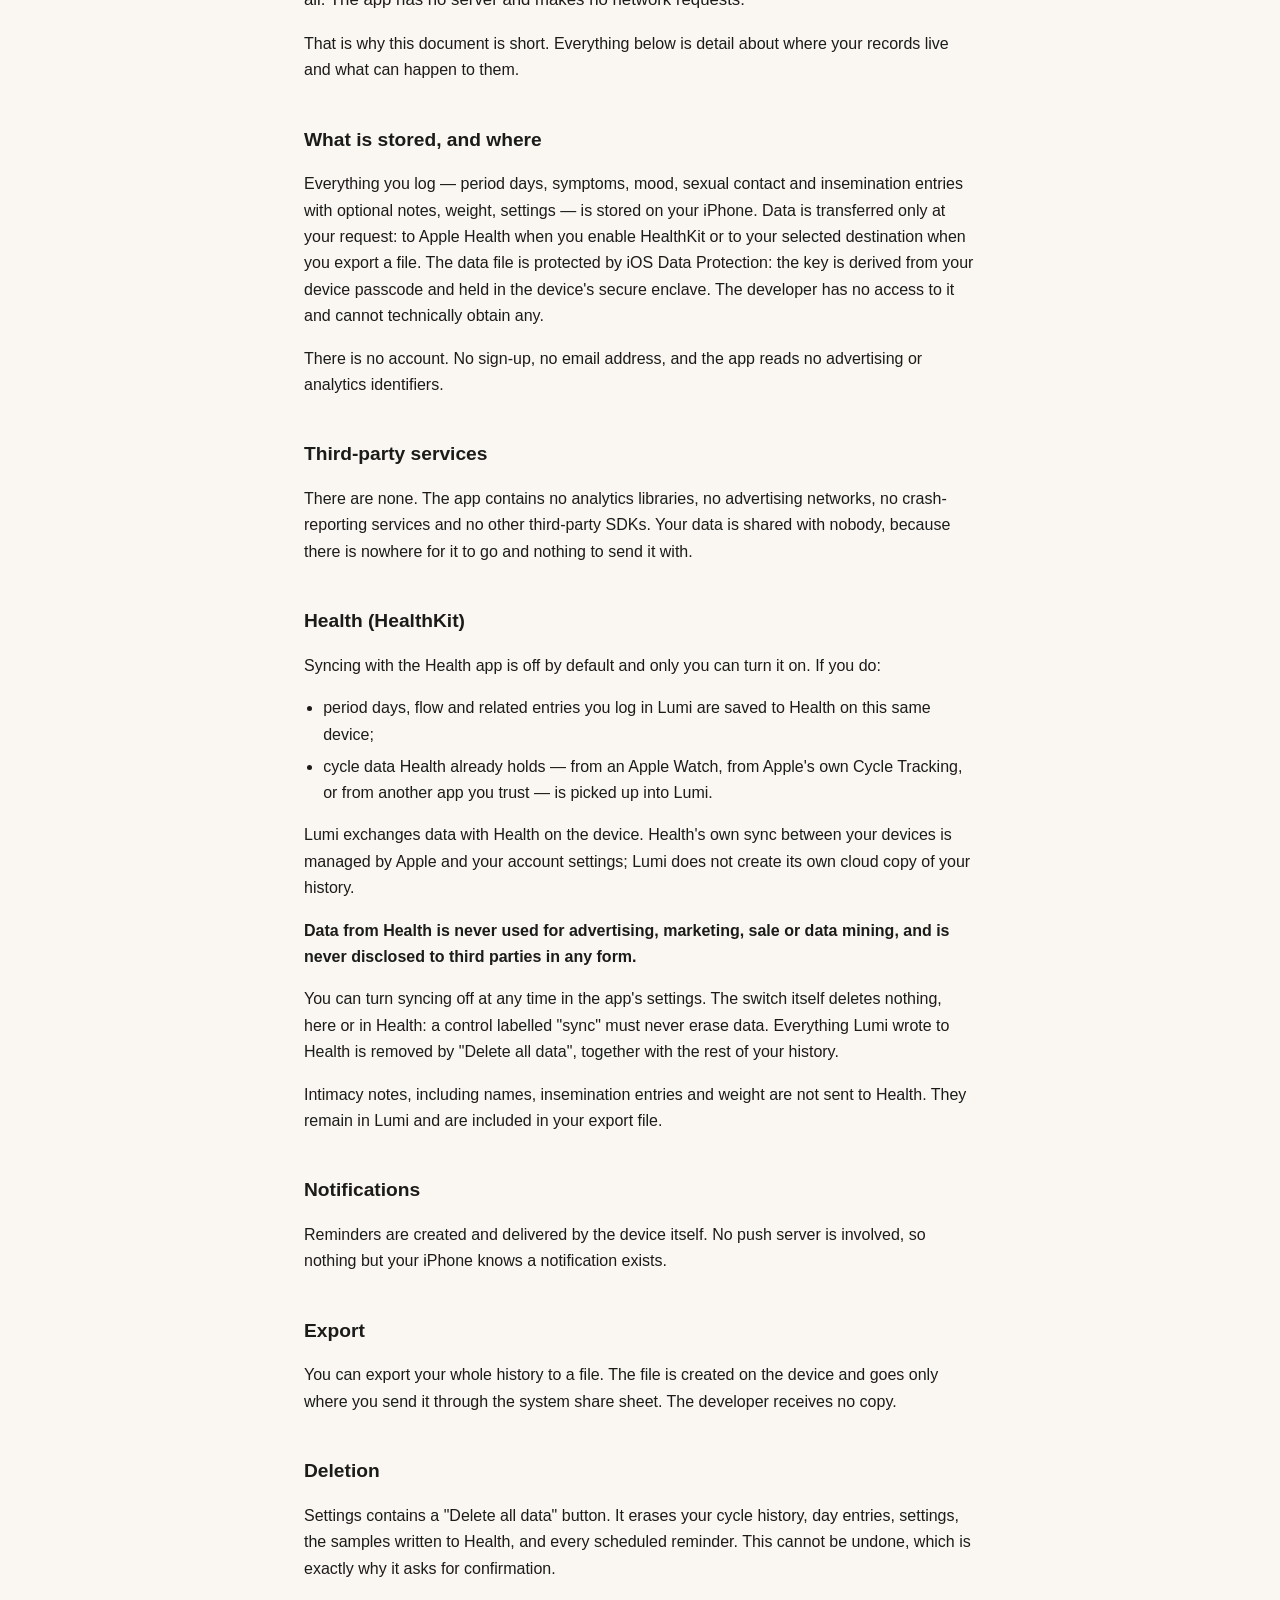
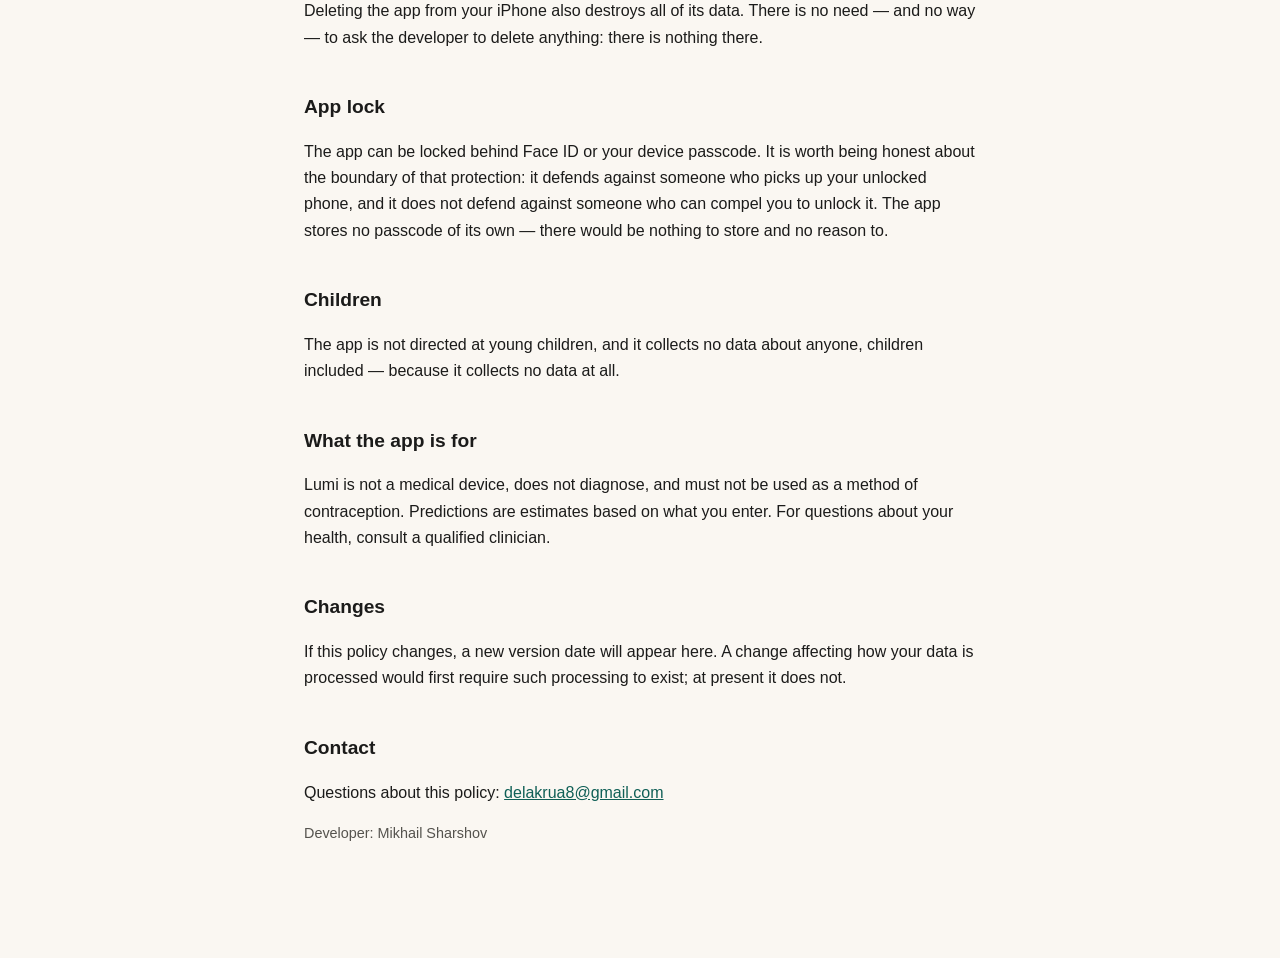
==== commit b405656f: "Update Lumi 1.2 support and data handling information" ====
--- a/privacy.html
+++ b/privacy.html
@@ -12,7 +12,7 @@
 <p class="switch"><a href="#en">In English ↓</a> <a href="index.html">Поддержка · Support</a></p>
 
 <h1>Политика конфиденциальности</h1>
-<p class="meta">Приложение «Луми» · редакция от 14 сентября 2026 года</p>
+<p class="meta">Приложение «Луми» · редакция от 12 октября 2026 года</p>
 
 <p class="lead">Луми не собирает ваши данные. Не «собирает в обезличенном виде», не «собирает
 для улучшения сервиса» — не собирает. У приложения нет сервера, и оно не делает ни одного
@@ -51,8 +51,9 @@
       «Цикл» или из другого приложения, которому вы доверяете, — подхватываются в Луми.</li>
 </ul>
 
-<p>Эти данные не покидают ваши устройства. Собственная синхронизация «Здоровья» между
-устройствами защищена сквозным шифрованием, и ключа от неё нет даже у Apple.</p>
+<p>Луми обменивается данными со «Здоровьем» на устройстве. Собственная синхронизация
+«Здоровья» между вашими устройствами управляется Apple и настройками вашего аккаунта;
+Луми не создаёт своей облачной копии истории.</p>
 
 <p><strong>Данные из «Здоровья» никогда не используются для рекламы, маркетинга, продажи
 или извлечения сведений и не передаются третьим лицам ни в каком виде.</strong></p>
@@ -117,7 +118,7 @@
 <hr>
 
 <h1 id="en">Privacy Policy</h1>
-<p class="meta">Lumi · version of 14 September 2026</p>
+<p class="meta">Lumi · version of 12 October 2026</p>
 
 <p class="lead">Lumi does not collect your data. Not "anonymously", not "to improve the
 service" — not at all. The app has no server and makes no network requests.</p>
@@ -154,8 +155,9 @@
       Tracking, or from another app you trust — is picked up into Lumi.</li>
 </ul>
 
-<p>This data does not leave your devices. Health's own sync between devices is end-to-end
-encrypted, and not even Apple holds the key.</p>
+<p>Lumi exchanges data with Health on the device. Health's own sync between your devices
+is managed by Apple and your account settings; Lumi does not create its own cloud copy
+of your history.</p>
 
 <p><strong>Data from Health is never used for advertising, marketing, sale or data mining,
 and is never disclosed to third parties in any form.</strong></p>
